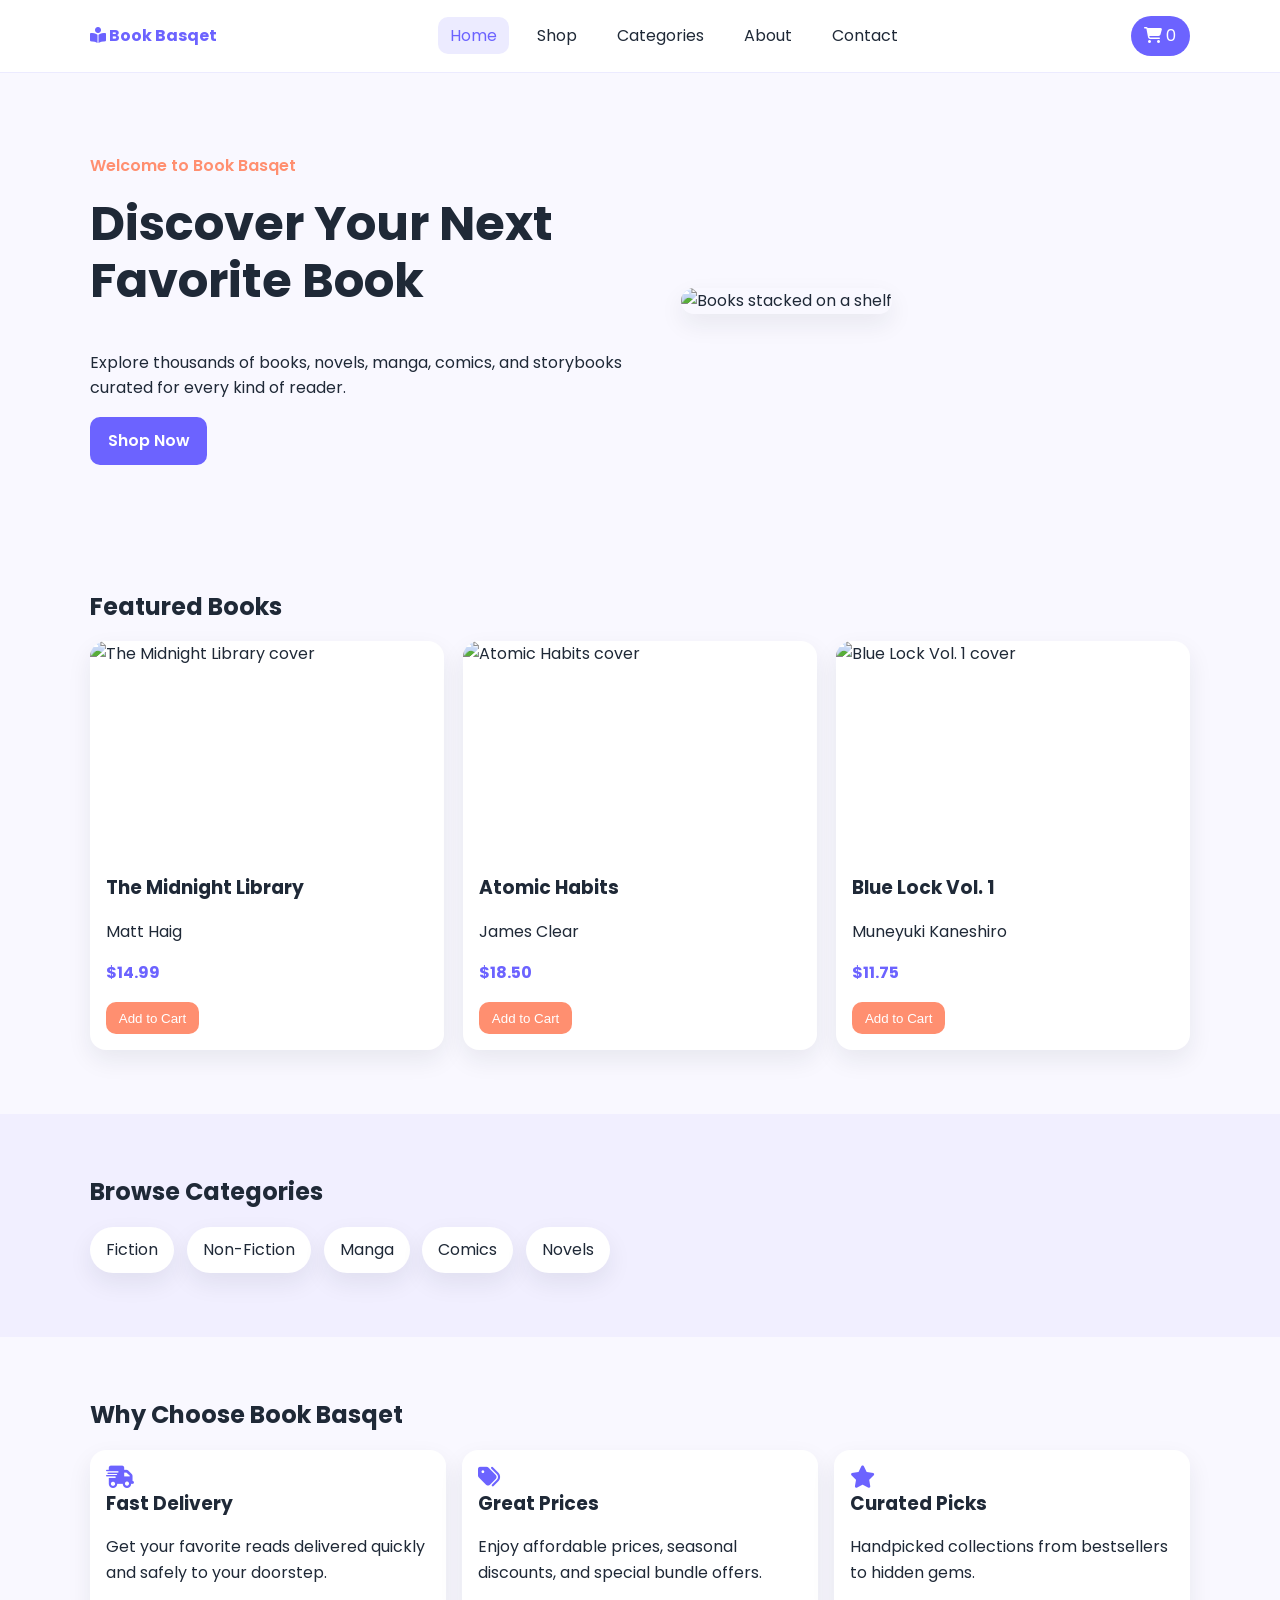
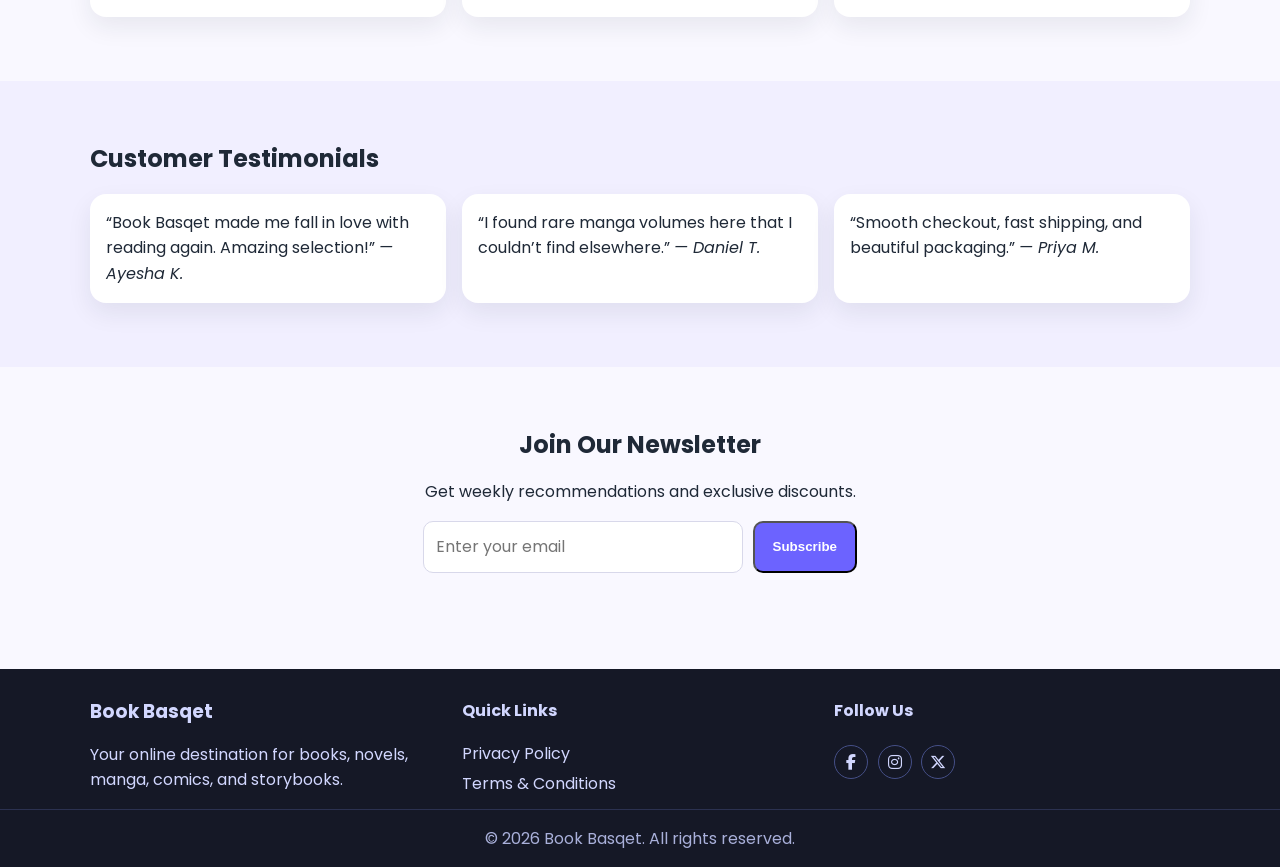
==== BookBasqet/frontend/index.html @ a378c5e8 "Add complete ASP.NET Core backend with clean architecture" ====
<!DOCTYPE html>
<html lang="en">
<head>
  <meta charset="UTF-8" />
  <meta name="viewport" content="width=device-width, initial-scale=1.0" />
  <meta name="description" content="Book Basqet online bookstore for books, novels, manga, comics, and storybooks." />
  <title>Book Basqet | Discover Your Next Favorite Book</title>
  <link rel="preconnect" href="https://fonts.googleapis.com" />
  <link rel="preconnect" href="https://fonts.gstatic.com" crossorigin />
  <link href="https://fonts.googleapis.com/css2?family=Poppins:wght@300;400;500;600;700&display=swap" rel="stylesheet" />
  <link rel="stylesheet" href="https://cdnjs.cloudflare.com/ajax/libs/font-awesome/6.5.2/css/all.min.css" integrity="sha512-SnH5WK+bZxgPHs44uWix+LLJAJ9/2PkPKZ5QiAj6Ta86w+fsb2TkR4j8Hjv+QCMYg1Cdm9m+e2Fs7vXc+Q==" crossorigin="anonymous" referrerpolicy="no-referrer" />
  <link rel="stylesheet" href="style.css" />
</head>
<body>
  <header class="site-header">
    <nav class="navbar container">
      <a class="logo" href="index.html"><i class="fa-solid fa-book-open-reader"></i> Book Basqet</a>
      <button class="menu-toggle" aria-label="Toggle menu"><i class="fa-solid fa-bars"></i></button>
      <ul class="nav-links">
        <li><a href="index.html" class="active">Home</a></li>
        <li><a href="shop.html">Shop</a></li>
        <li><a href="categories.html">Categories</a></li>
        <li><a href="about.html">About</a></li>
        <li><a href="contact.html">Contact</a></li>
      </ul>
      <a class="cart-pill" href="shop.html#cart"><i class="fa-solid fa-cart-shopping"></i> <span id="cartCount">0</span></a>
    </nav>
  </header>

  <main>
    <section class="hero section">
      <div class="container hero-grid">
        <div>
          <p class="eyebrow">Welcome to Book Basqet</p>
          <h1>Discover Your Next Favorite Book</h1>
          <p>Explore thousands of books, novels, manga, comics, and storybooks curated for every kind of reader.</p>
          <a href="shop.html" class="btn btn-primary">Shop Now</a>
        </div>
        <div class="hero-image-card">
          <img src="https://images.unsplash.com/photo-1512820790803-83ca734da794?auto=format&fit=crop&w=900&q=80" alt="Books stacked on a shelf" />
        </div>
      </div>
    </section>

    <section class="section" id="featured">
      <div class="container">
        <h2>Featured Books</h2>
        <div class="card-grid" id="featuredBooks"></div>
      </div>
    </section>

    <section class="section alt-bg">
      <div class="container">
        <h2>Browse Categories</h2>
        <div class="category-chips">
          <a href="shop.html?category=Fiction">Fiction</a>
          <a href="shop.html?category=Non-Fiction">Non-Fiction</a>
          <a href="shop.html?category=Manga">Manga</a>
          <a href="shop.html?category=Comics">Comics</a>
          <a href="shop.html?category=Novels">Novels</a>
        </div>
      </div>
    </section>

    <section class="section">
      <div class="container">
        <h2>Why Choose Book Basqet</h2>
        <div class="features-grid">
          <article><i class="fa-solid fa-truck-fast"></i><h3>Fast Delivery</h3><p>Get your favorite reads delivered quickly and safely to your doorstep.</p></article>
          <article><i class="fa-solid fa-tags"></i><h3>Great Prices</h3><p>Enjoy affordable prices, seasonal discounts, and special bundle offers.</p></article>
          <article><i class="fa-solid fa-star"></i><h3>Curated Picks</h3><p>Handpicked collections from bestsellers to hidden gems.</p></article>
        </div>
      </div>
    </section>

    <section class="section alt-bg">
      <div class="container">
        <h2>Customer Testimonials</h2>
        <div class="testimonials-grid">
          <blockquote>“Book Basqet made me fall in love with reading again. Amazing selection!” <cite>— Ayesha K.</cite></blockquote>
          <blockquote>“I found rare manga volumes here that I couldn’t find elsewhere.” <cite>— Daniel T.</cite></blockquote>
          <blockquote>“Smooth checkout, fast shipping, and beautiful packaging.” <cite>— Priya M.</cite></blockquote>
        </div>
      </div>
    </section>

    <section class="section">
      <div class="container newsletter">
        <h2>Join Our Newsletter</h2>
        <p>Get weekly recommendations and exclusive discounts.</p>
        <form class="newsletter-form" id="newsletterForm" novalidate>
          <input type="email" id="newsletterEmail" placeholder="Enter your email" aria-label="Email" required />
          <button type="submit" class="btn btn-primary">Subscribe</button>
        </form>
        <small id="newsletterMsg"></small>
      </div>
    </section>
  </main>

  <footer class="site-footer">
    <div class="container footer-grid">
      <div>
        <h3>Book Basqet</h3>
        <p>Your online destination for books, novels, manga, comics, and storybooks.</p>
      </div>
      <div>
        <h4>Quick Links</h4>
        <a href="privacy.html">Privacy Policy</a>
        <a href="terms.html">Terms & Conditions</a>
      </div>
      <div>
        <h4>Follow Us</h4>
        <div class="social-links">
          <a href="#" aria-label="Facebook"><i class="fab fa-facebook-f"></i></a>
          <a href="#" aria-label="Instagram"><i class="fab fa-instagram"></i></a>
          <a href="#" aria-label="X"><i class="fab fa-x-twitter"></i></a>
        </div>
      </div>
    </div>
    <p class="copyright">© <span id="year"></span> Book Basqet. All rights reserved.</p>
  </footer>

  <script src="script.js"></script>
</body>
</html>
---- BookBasqet/frontend/style.css ----
:root {
  --bg: #f9f8ff;
  --surface: #ffffff;
  --text: #1f2937;
  --muted: #6b7280;
  --primary: #6c63ff;
  --accent: #ff8f70;
  --shadow: 0 10px 25px rgba(31, 41, 55, 0.08);
  --radius: 16px;
}
* { box-sizing: border-box; }
html { scroll-behavior: smooth; }
body {
  margin: 0;
  font-family: 'Poppins', sans-serif;
  color: var(--text);
  background: var(--bg);
  line-height: 1.6;
}
a { color: inherit; text-decoration: none; }
.container { width: min(1100px, 92%); margin: 0 auto; }
.section { padding: 4rem 0; }
.alt-bg { background: #f1efff; }

.site-header {
  position: sticky;
  top: 0;
  z-index: 40;
  background: rgba(255,255,255,0.95);
  backdrop-filter: blur(8px);
  border-bottom: 1px solid #ecebff;
}
.navbar { display: flex; align-items: center; justify-content: space-between; padding: 1rem 0; gap: 1rem; }
.logo { font-weight: 700; color: var(--primary); }
.nav-links { display: flex; list-style: none; padding: 0; margin: 0; gap: 1rem; }
.nav-links a { padding: .45rem .75rem; border-radius: 10px; transition: .25s ease; }
.nav-links a:hover, .nav-links a.active { background: #ecebff; color: var(--primary); }
.cart-pill { background: var(--primary); color: white; padding: .45rem .85rem; border-radius: 999px; }
.menu-toggle { display:none; border:none; background:#ecebff; padding:.45rem .7rem; border-radius:8px; }

.hero-grid { display: grid; grid-template-columns: 1.1fr 1fr; align-items: center; gap: 2rem; }
.eyebrow { color: var(--accent); font-weight: 600; }
h1,h2,h3,h4 { line-height: 1.2; margin-top: 0; }
h1 { font-size: clamp(2rem, 4vw, 3rem); }
.btn { display: inline-block; padding: .7rem 1.1rem; border-radius: 10px; font-weight: 600; transition: transform .2s ease, box-shadow .2s ease; }
.btn-primary { background: var(--primary); color: white; }
.btn:hover { transform: translateY(-2px); box-shadow: var(--shadow); }
.hero-image-card img { width: 100%; border-radius: var(--radius); box-shadow: var(--shadow); }

.card-grid { display: grid; grid-template-columns: repeat(auto-fit, minmax(220px, 1fr)); gap: 1.2rem; }
.book-card, .category-card, .features-grid article, .testimonials-grid blockquote, .cart-panel, .prose, .contact-form, .contact-info {
  background: var(--surface); border-radius: var(--radius); box-shadow: var(--shadow);
}
.book-card { overflow: hidden; display: flex; flex-direction: column; }
.book-card img { width: 100%; height: 220px; object-fit: cover; }
.book-card-content { padding: 1rem; }
.price { color: var(--primary); font-weight: 700; }
.small-btn { border: none; background: var(--accent); color: white; padding: .55rem .8rem; border-radius: 10px; cursor: pointer; }

.category-chips { display:flex; flex-wrap: wrap; gap: .8rem; }
.category-chips a { background: var(--surface); padding: .65rem 1rem; border-radius: 999px; box-shadow: var(--shadow); }
.features-grid { display:grid; grid-template-columns: repeat(auto-fit, minmax(220px,1fr)); gap:1rem; }
.features-grid article { padding: 1rem; }
.features-grid i { color: var(--primary); font-size: 1.4rem; }
.testimonials-grid { display:grid; grid-template-columns: repeat(auto-fit,minmax(220px,1fr)); gap:1rem; }
.testimonials-grid blockquote { margin:0; padding:1rem; }
.newsletter { text-align:center; }
.newsletter-form { display:flex; justify-content:center; gap:.6rem; flex-wrap:wrap; }
input, select, textarea { width:100%; padding:.75rem; border-radius:10px; border:1px solid #d8d8ea; font:inherit; }
.newsletter-form input { max-width: 320px; }

.shop-toolbar { display:grid; grid-template-columns: 1fr 220px; gap: .8rem; margin-bottom: 1rem; }
.cart-panel { margin-top: 2rem; padding: 1rem; }
.cart-item { display:flex; justify-content:space-between; align-items:center; padding:.55rem 0; border-bottom:1px solid #efeff7; }
.cart-total { font-size:1.1rem; font-weight:700; text-align:right; }
.categories-grid { display:grid; grid-template-columns: repeat(auto-fit,minmax(220px,1fr)); gap:1rem; }
.category-card { padding: 1rem; transition: transform .2s ease; }
.category-card:hover { transform: translateY(-4px); }

.contact-grid { display:grid; grid-template-columns: 1.1fr .9fr; gap:1rem; }
.contact-form { padding:1rem; display:grid; gap:.5rem; }
.contact-info { padding: 1rem; }
.map-placeholder { margin-top:1rem; border:2px dashed #c9c8e4; padding:2.5rem 1rem; text-align:center; border-radius: 12px; color: var(--muted); }
.prose { padding: 1.4rem; }

.site-footer { background: #151826; color: #d2d7ff; padding-top: 2rem; margin-top: 2rem; }
.footer-grid { display:grid; grid-template-columns: repeat(auto-fit,minmax(220px,1fr)); gap:1rem; }
.footer-grid a { display:block; margin: .25rem 0; color:#d2d7ff; }
.social-links { display:flex; gap:.6rem; }
.social-links a { width:34px; height:34px; border:1px solid #454f87; border-radius:50%; display:grid; place-items:center; }
.copyright { text-align:center; margin:0; padding: 1rem; border-top:1px solid #2b3150; color:#a9b0da; }

@media (max-width: 900px) {
  .hero-grid, .contact-grid { grid-template-columns: 1fr; }
}
@media (max-width: 760px) {
  .menu-toggle { display:block; }
  .nav-links {
    position: absolute; left: 4%; right: 4%; top: 72px;
    background: var(--surface); border-radius: 12px; box-shadow: var(--shadow);
    padding: .6rem; display: none; flex-direction: column;
  }
  .nav-links.open { display:flex; }
  .shop-toolbar { grid-template-columns: 1fr; }
}
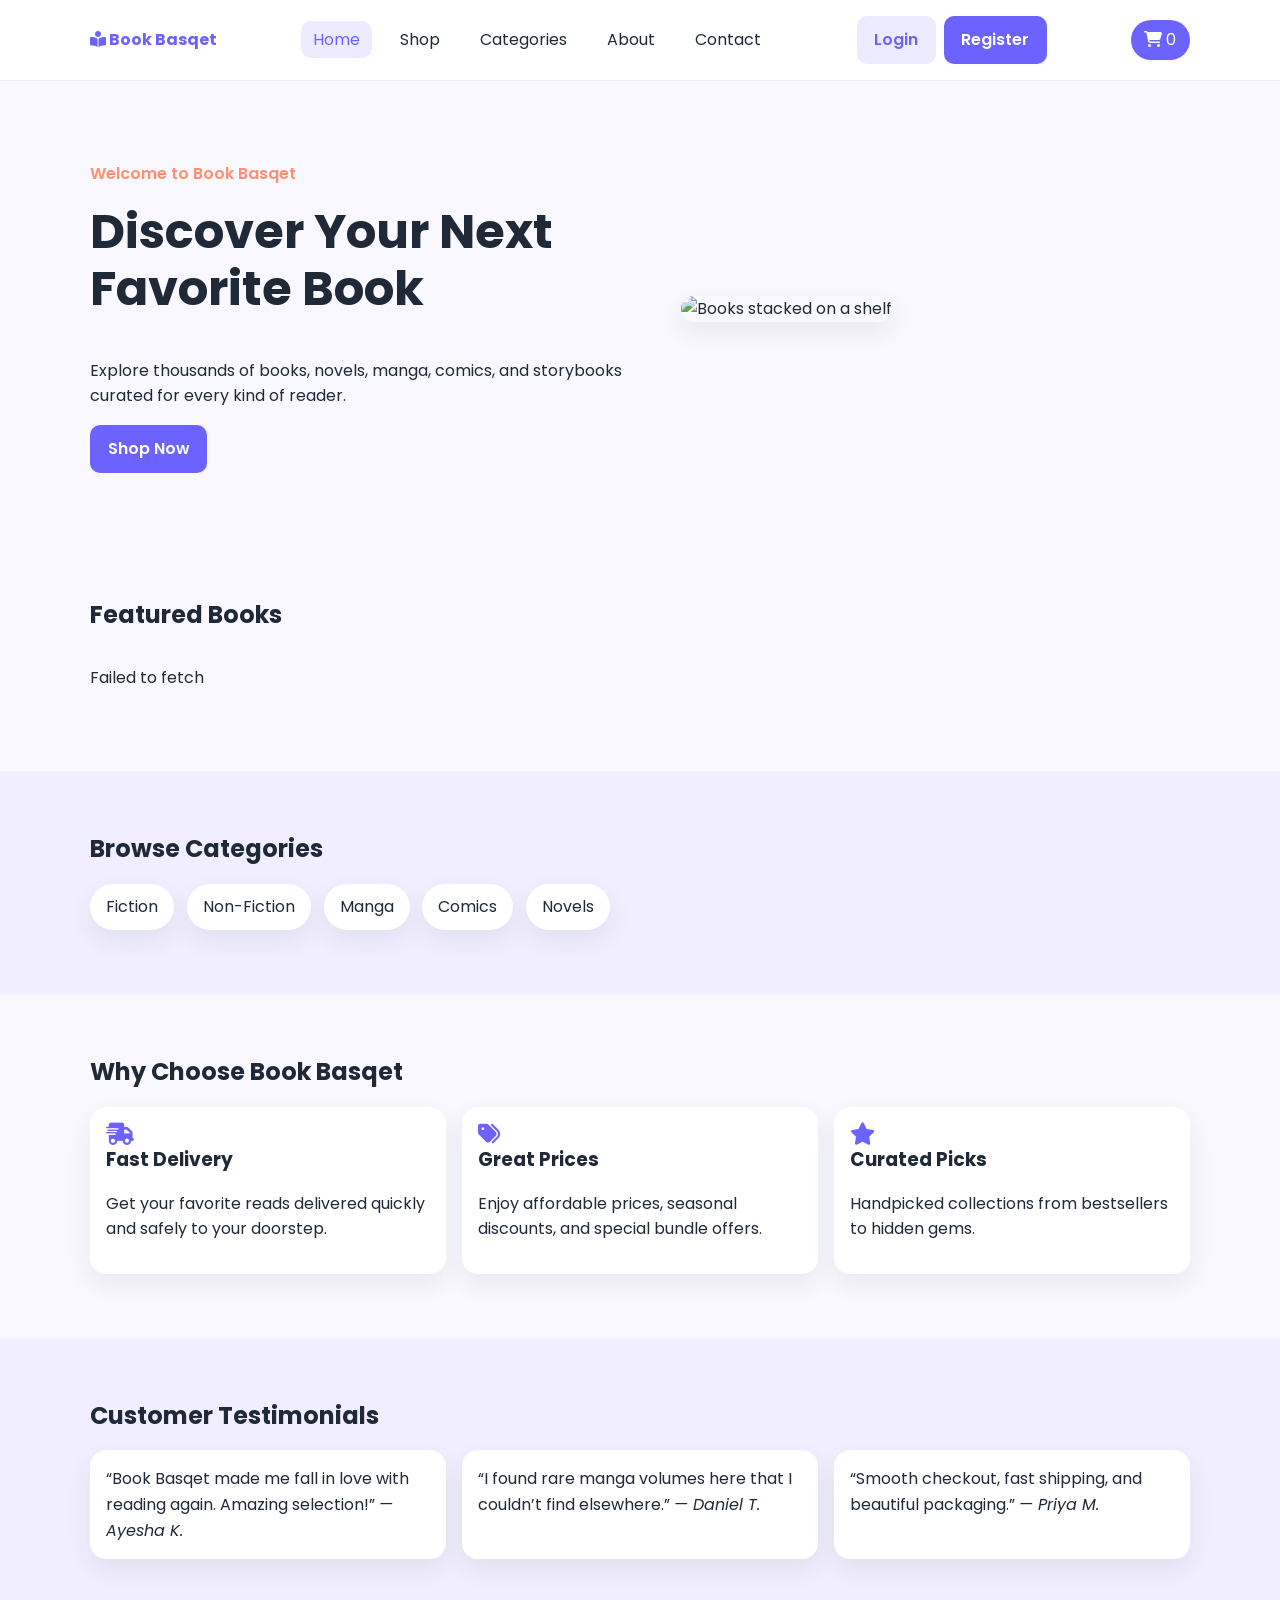
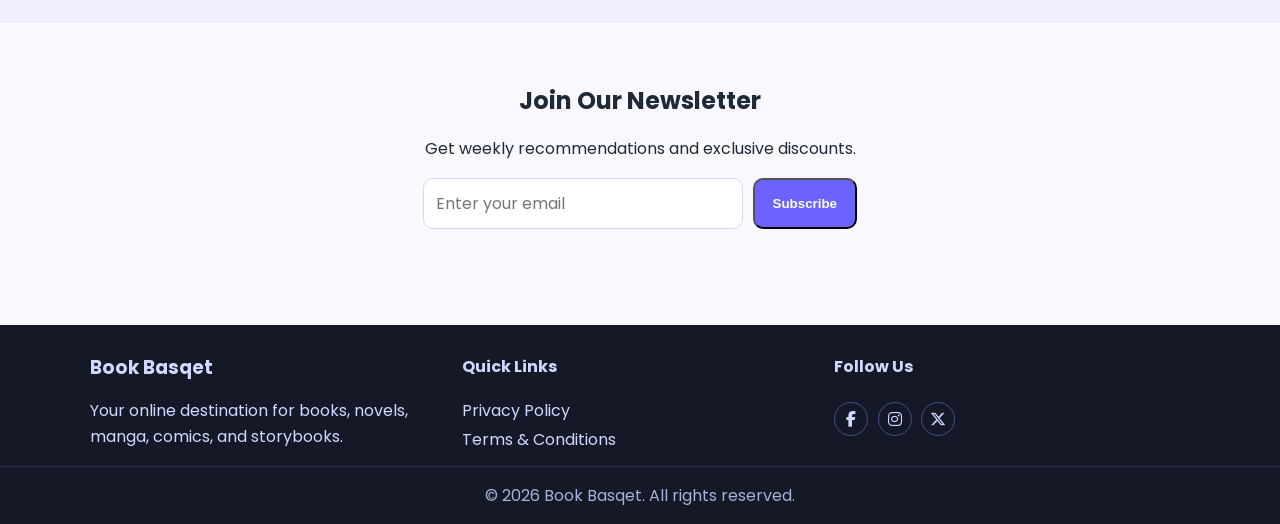
==== commit 8baeeeb3: "Add user-friendly auth pages with JWT login flow" ====
--- a/BookBasqet/frontend/index.html
+++ b/BookBasqet/frontend/index.html
@@ -23,6 +23,7 @@
         <li><a href="about.html">About</a></li>
         <li><a href="contact.html">Contact</a></li>
       </ul>
+      <div id="authActions" class="auth-actions"></div>
       <a class="cart-pill" href="shop.html#cart"><i class="fa-solid fa-cart-shopping"></i> <span id="cartCount">0</span></a>
     </nav>
   </header>
--- a/BookBasqet/frontend/style.css
+++ b/BookBasqet/frontend/style.css
@@ -103,3 +103,60 @@
   .nav-links.open { display:flex; }
   .shop-toolbar { grid-template-columns: 1fr; }
 }
+
+.btn-secondary {
+  background: #ecebff;
+  color: var(--primary);
+}
+
+.auth-actions {
+  display: flex;
+  align-items: center;
+  gap: 0.5rem;
+  flex-wrap: wrap;
+}
+
+.auth-user {
+  font-size: 0.9rem;
+  color: var(--muted);
+  font-weight: 500;
+}
+
+.auth-shell {
+  max-width: 560px;
+}
+
+.auth-card {
+  background: var(--surface);
+  border-radius: var(--radius);
+  box-shadow: var(--shadow);
+  padding: 1.5rem;
+}
+
+.auth-form {
+  display: grid;
+  gap: 0.5rem;
+  margin-top: 1rem;
+}
+
+.form-message {
+  min-height: 1.5rem;
+  margin: 0.25rem 0 0;
+}
+
+.auth-switch {
+  margin: 0.5rem 0 0;
+  color: var(--muted);
+}
+
+.auth-switch a {
+  color: var(--primary);
+  font-weight: 600;
+}
+
+@media (max-width: 760px) {
+  .auth-actions {
+    justify-content: flex-start;
+    width: 100%;
+  }
+}
